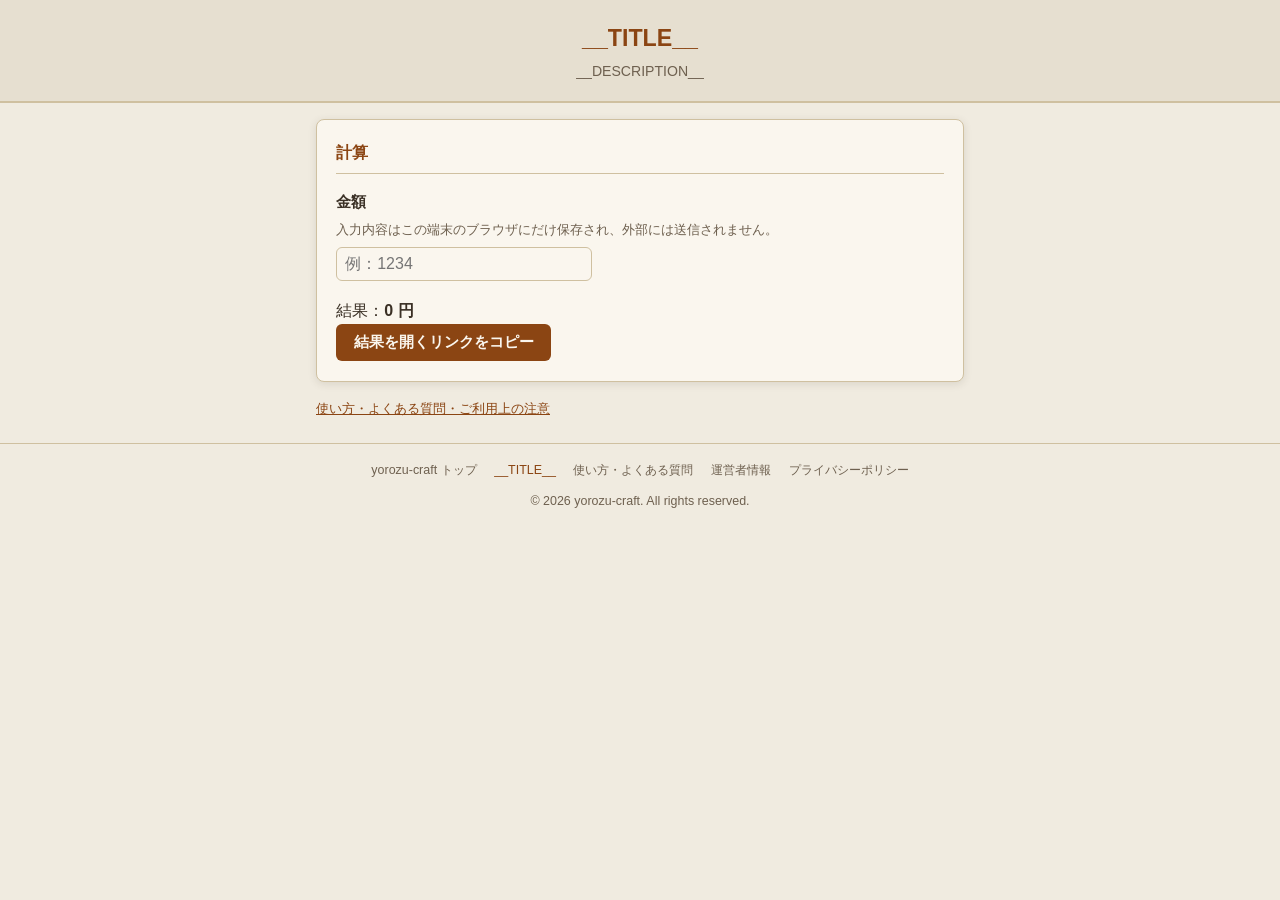
==== index.html @ 1e56e33d "Initial commit" ====
<!DOCTYPE html>
<html lang="ja">
<head>
  <meta charset="UTF-8">
  <meta name="viewport" content="width=device-width, initial-scale=1.0">
  <title>__TITLE__｜yorozu-craft</title>
  <meta name="description" content="__DESCRIPTION__">
  <meta name="robots" content="index, follow">
  <link rel="canonical" href="https://yorozu-craft.com/__REPO__/">

  <meta property="og:title" content="__TITLE__｜yorozu-craft">
  <meta property="og:description" content="__DESCRIPTION__">
  <meta property="og:type" content="website">
  <meta property="og:url" content="https://yorozu-craft.com/__REPO__/">
  <meta property="og:site_name" content="yorozu-craft">
  <meta property="og:locale" content="ja_JP">
  <meta property="og:image" content="https://yorozu-craft.com/__REPO__/og-image.png">
  <meta property="og:image:width" content="1200">
  <meta property="og:image:height" content="630">
  <meta name="twitter:card" content="summary_large_image">
  <meta name="theme-color" content="#8b4513" media="(prefers-color-scheme: light)">
  <meta name="theme-color" content="#1c1814" media="(prefers-color-scheme: dark)">

  <script type="application/ld+json">
  {
    "@context": "https://schema.org",
    "@type": "WebApplication",
    "name": "__TITLE__",
    "description": "__DESCRIPTION__",
    "url": "https://yorozu-craft.com/__REPO__/",
    "applicationCategory": "UtilitiesApplication",
    "operatingSystem": "All",
    "offers": { "@type": "Offer", "price": "0", "priceCurrency": "JPY" },
    "inLanguage": "ja"
  }
  </script>

  <!-- Google AdSense（サイト所有確認 + 広告配信スクリプト）。全画面で操作する画面なら script を消して meta だけ残す -->
  <meta name="google-adsense-account" content="ca-pub-5375267956079717">
  <script async src="https://pagead2.googlesyndication.com/pagead/js/adsbygoogle.js?client=ca-pub-5375267956079717"
     crossorigin="anonymous"></script>

  <link rel="icon" href="./favicon.svg" type="image/svg+xml">
  <link rel="apple-touch-icon" href="./apple-touch-icon.png">
  <!-- PWA-BEGIN -->
  <link rel="manifest" href="./manifest.webmanifest">
  <!-- PWA-END -->
  <link rel="stylesheet" href="./style.css">
</head>
<body>

  <header class="app-header">
    <h1>__TITLE__</h1>
    <p class="subtitle">__DESCRIPTION__</p>
  </header>

  <main class="app-main">

    <!-- ここにツール本体を書く（例: 金額を 100 円単位で切り上げる） -->
    <section class="card" aria-labelledby="tool-heading">
      <h2 id="tool-heading">計算</h2>
      <div class="field">
        <label for="amount">金額</label>
        <p class="hint">入力内容はこの端末のブラウザにだけ保存され、外部には送信されません。</p>
        <input type="number" id="amount" inputmode="numeric" placeholder="例：1234">
      </div>
      <p>結果：<strong id="result" aria-live="polite">—</strong></p>
      <button type="button" id="share" class="btn">結果を開くリンクをコピー</button>
    </section>

    <p class="small"><a href="./guide.html">使い方・よくある質問・ご利用上の注意</a></p>

  </main>

  <footer class="app-footer">
    <nav class="footer-nav" aria-label="フッターナビゲーション">
      <ul>
        <li><a href="../">yorozu-craft トップ</a></li>
        <li><a href="./" aria-current="page">__TITLE__</a></li>
        <li><a href="./guide.html">使い方・よくある質問</a></li>
        <li><a href="../about.html">運営者情報</a></li>
        <li><a href="../privacy-policy.html">プライバシーポリシー</a></li>
      </ul>
    </nav>
    <p>&copy; 2026 yorozu-craft. All rights reserved.</p>
  </footer>

  <script src="./constants.js"></script>
  <script src="./calc.js"></script>
  <script src="./main.js"></script>
  <!-- Cloudflare Web Analytics（Cookie を使わないアクセス解析） --><script type='module' src='https://static.cloudflareinsights.com/beacon.min.js' data-cf-beacon='{"token": "b79bf821e1fd4b6683866d493b1de426"}'></script><!-- End Cloudflare Web Analytics -->
</body>
</html>
---- style.css ----
/* ===========================
   __TITLE__ — yorozu-craft 共通の和紙風の配色
   色はトークン（--bg / --card / --text / --muted / --accent / --border）だけを使う。
   ダークモードは端末の設定に自動で合わせる（prefers-color-scheme。手動切替は付けない）
   =========================== */
:root {
  color-scheme: light dark;
  --bg: #f0ebe0;
  --bg-2: #e6dfd0;
  --card: #faf6ee;
  --text: #3a3025;
  --muted: #6e604f;
  --accent: #8b4513;
  --accent-soft: #f3e6d8;
  --border: #cfc0a0;
  --shadow: rgba(58, 48, 37, 0.12);
}

@media (prefers-color-scheme: dark) {
  :root {
    --bg: #1c1814;
    --bg-2: #25201a;
    --card: #2b251e;
    --text: #ece4d6;
    --muted: #b9ab96;
    --accent: #e0a066;
    --accent-soft: #3a2e22;
    --border: #4a3f33;
    --shadow: rgba(0, 0, 0, 0.4);
  }
}

*, *::before, *::after { box-sizing: border-box; margin: 0; padding: 0; }
[hidden] { display: none !important; }

body {
  /* README「ツールを追加するとき」9: 端末のフォント。Web フォントは読まない */
  font-family: "Noto Sans JP", "Noto Sans CJK JP", "Hiragino Sans", "Hiragino Kaku Gothic ProN", Meiryo, sans-serif;
  background: var(--bg);
  color: var(--text);
  line-height: 1.7;
}

a { color: var(--accent); }

/* ヘッダー */
.app-header {
  text-align: center;
  padding: 1.4rem 1rem 1.1rem;
  background: var(--bg-2);
  border-bottom: 2px solid var(--border);
}
.app-header h1 { font-size: 1.45rem; color: var(--accent); line-height: 1.4; }
.app-header .subtitle { font-size: 0.88rem; color: var(--muted); margin-top: 0.3rem; }

/* レイアウト */
.app-main { max-width: 680px; margin: 0 auto; padding: 1rem; }
.card {
  background: var(--card);
  border: 1px solid var(--border);
  border-radius: 8px;
  padding: 1.2rem;
  margin-bottom: 1rem;
  box-shadow: 0 2px 8px var(--shadow);
}
.card h2 {
  font-size: 1.02rem;
  color: var(--accent);
  border-bottom: 1px solid var(--border);
  padding-bottom: 0.4rem;
  margin-bottom: 0.9rem;
}

/* 入力 */
.field { margin-bottom: 1rem; }
.field label { display: block; font-weight: 600; font-size: 0.95rem; margin-bottom: 0.25rem; }
.field .hint { font-size: 0.8rem; color: var(--muted); margin-bottom: 0.4rem; }
.field input[type="number"], .field input[type="text"], .field select {
  width: 100%;
  max-width: 16rem;
  padding: 0.45rem 0.5rem;
  font-size: 1rem;
  border: 1px solid var(--border);
  border-radius: 6px;
  background: var(--card);
  color: var(--text);
}

.btn {
  display: inline-block;
  padding: 0.5rem 1.1rem;
  border: none;
  border-radius: 6px;
  background: var(--accent);
  color: var(--card);
  font-size: 0.95rem;
  font-weight: 600;
  cursor: pointer;
}
.btn:focus-visible { outline: 2px solid var(--accent); outline-offset: 2px; }

/* 読みもの（guide.html） */
.content h3 { font-size: 0.95rem; margin: 1rem 0 0.3rem; }
.content p, .content li { font-size: 0.9rem; }
.content p + p { margin-top: 0.5rem; }
.content ul, .content ol { padding-left: 1.3rem; margin: 0.3rem 0; }
.faq dt { font-weight: 600; margin-top: 0.9rem; font-size: 0.92rem; }
.faq dt::before { content: 'Q. '; color: var(--accent); }
.faq dd { font-size: 0.88rem; color: var(--muted); padding: 0.2rem 0 0.5rem 1.2rem; border-bottom: 1px solid var(--border); }
.info-list { display: grid; grid-template-columns: max-content 1fr; gap: 0.4rem 1.2rem; font-size: 0.9rem; }
.info-list dt { font-weight: 600; }
.info-list dd { color: var(--muted); }
.small { font-size: 0.8rem; color: var(--muted); margin-top: 0.4rem; }

/* フッター */
.app-footer {
  text-align: center;
  padding: 1rem;
  font-size: 0.78rem;
  color: var(--muted);
  border-top: 1px solid var(--border);
  margin-top: 0.5rem;
}
.footer-nav ul { list-style: none; display: flex; justify-content: center; flex-wrap: wrap; gap: 0.4rem 1.1rem; margin-bottom: 0.6rem; }
.footer-nav a { color: var(--muted); text-decoration: none; }
.footer-nav a:hover, .footer-nav a[aria-current="page"] { color: var(--accent); }

@media (max-width: 480px) {
  .app-header h1 { font-size: 1.2rem; }
}
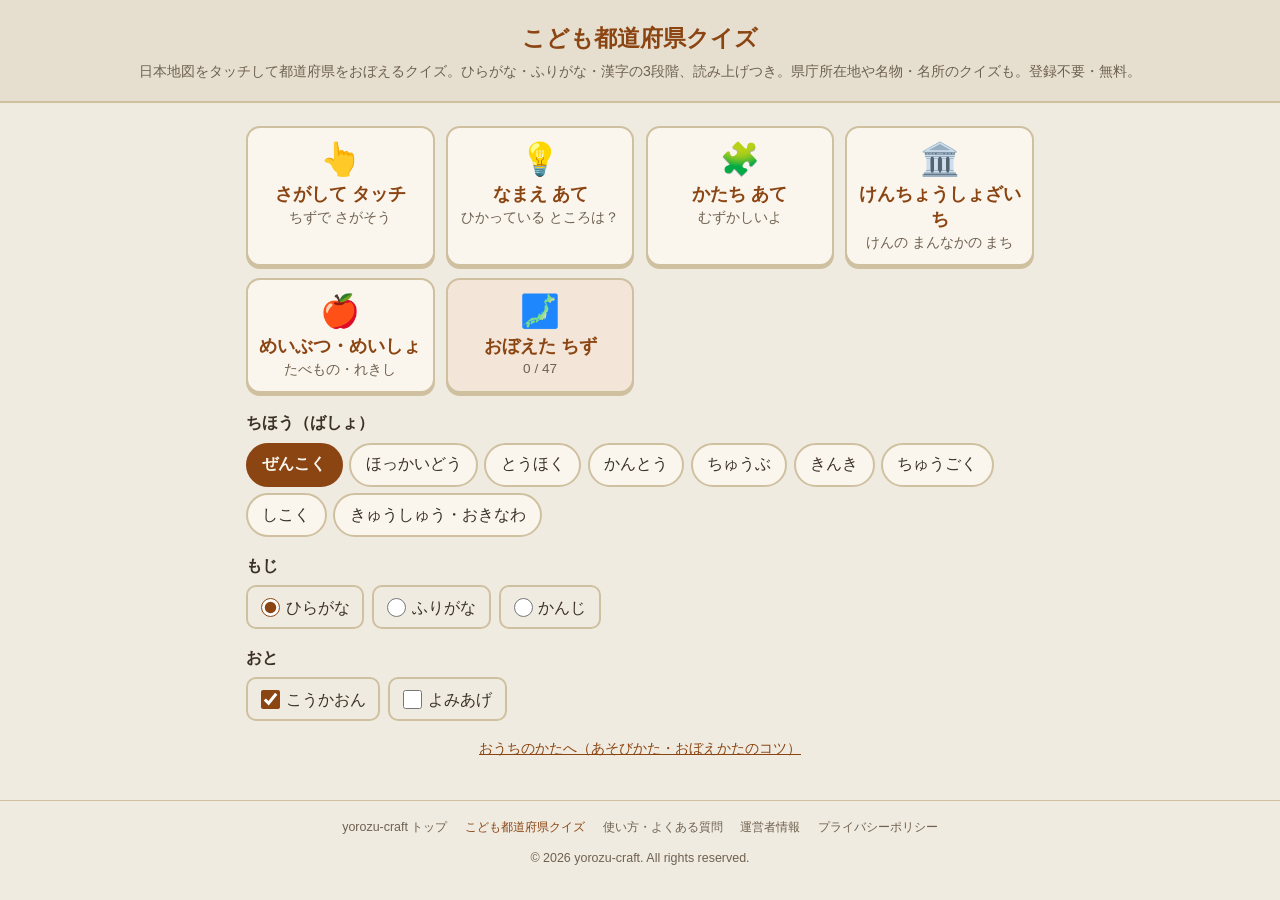
==== commit 9056b4ad: "feat: こども都道府県クイズの MVP を実装 - `tools/init.mjs todofuken-quiz ... --pwa` で初期化（オフライン対応あり） - `map.svg` と " ====
--- a/index.html
+++ b/index.html
@@ -3,18 +3,18 @@
 <head>
   <meta charset="UTF-8">
   <meta name="viewport" content="width=device-width, initial-scale=1.0">
-  <title>__TITLE__｜yorozu-craft</title>
-  <meta name="description" content="__DESCRIPTION__">
+  <title>こども都道府県クイズ｜yorozu-craft</title>
+  <meta name="description" content="日本地図をタッチして都道府県をおぼえるクイズ。ひらがな・ふりがな・漢字の3段階、読み上げつき。県庁所在地や名物・名所のクイズも。登録不要・無料。">
   <meta name="robots" content="index, follow">
-  <link rel="canonical" href="https://yorozu-craft.com/__REPO__/">
+  <link rel="canonical" href="https://yorozu-craft.com/todofuken-quiz/">
 
-  <meta property="og:title" content="__TITLE__｜yorozu-craft">
-  <meta property="og:description" content="__DESCRIPTION__">
+  <meta property="og:title" content="こども都道府県クイズ｜yorozu-craft">
+  <meta property="og:description" content="日本地図をタッチして都道府県をおぼえるクイズ。ひらがな・ふりがな・漢字の3段階、読み上げつき。県庁所在地や名物・名所のクイズも。登録不要・無料。">
   <meta property="og:type" content="website">
-  <meta property="og:url" content="https://yorozu-craft.com/__REPO__/">
+  <meta property="og:url" content="https://yorozu-craft.com/todofuken-quiz/">
   <meta property="og:site_name" content="yorozu-craft">
   <meta property="og:locale" content="ja_JP">
-  <meta property="og:image" content="https://yorozu-craft.com/__REPO__/og-image.png">
+  <meta property="og:image" content="https://yorozu-craft.com/todofuken-quiz/og-image.png">
   <meta property="og:image:width" content="1200">
   <meta property="og:image:height" content="630">
   <meta name="twitter:card" content="summary_large_image">
@@ -25,9 +25,9 @@
   {
     "@context": "https://schema.org",
     "@type": "WebApplication",
-    "name": "__TITLE__",
-    "description": "__DESCRIPTION__",
-    "url": "https://yorozu-craft.com/__REPO__/",
+    "name": "こども都道府県クイズ",
+    "description": "日本地図をタッチして都道府県をおぼえるクイズ。ひらがな・ふりがな・漢字の3段階、読み上げつき。県庁所在地や名物・名所のクイズも。登録不要・無料。",
+    "url": "https://yorozu-craft.com/todofuken-quiz/",
     "applicationCategory": "UtilitiesApplication",
     "operatingSystem": "All",
     "offers": { "@type": "Offer", "price": "0", "priceCurrency": "JPY" },
@@ -35,40 +35,104 @@
   }
   </script>
 
-  <!-- Google AdSense（サイト所有確認 + 広告配信スクリプト）。全画面で操作する画面なら script を消して meta だけ残す -->
+  <!-- Google AdSense: 子どもが遊ぶ画面なので meta（サイト所有確認）だけ。広告は保護者向けの guide.html に出す（決定 D18） -->
   <meta name="google-adsense-account" content="ca-pub-5375267956079717">
-  <script async src="https://pagead2.googlesyndication.com/pagead/js/adsbygoogle.js?client=ca-pub-5375267956079717"
-     crossorigin="anonymous"></script>
 
   <link rel="icon" href="./favicon.svg" type="image/svg+xml">
   <link rel="apple-touch-icon" href="./apple-touch-icon.png">
-  <!-- PWA-BEGIN -->
   <link rel="manifest" href="./manifest.webmanifest">
-  <!-- PWA-END -->
   <link rel="stylesheet" href="./style.css">
+  <!-- メニューの文字と地方のボタンは main.js で描くので、描き終わるまで本体を見えなくしてレイアウトのずれ（CLS）を防ぐ。3 秒たったら必ず見せる -->
+  <script>document.documentElement.classList.add('js-loading');setTimeout(function(){document.documentElement.classList.remove('js-loading');},3000);</script>
 </head>
 <body>
 
   <header class="app-header">
-    <h1>__TITLE__</h1>
-    <p class="subtitle">__DESCRIPTION__</p>
+    <h1>こども都道府県クイズ</h1>
+    <p class="subtitle">日本地図をタッチして都道府県をおぼえるクイズ。ひらがな・ふりがな・漢字の3段階、読み上げつき。県庁所在地や名物・名所のクイズも。登録不要・無料。</p>
   </header>
 
-  <main class="app-main">
+  <main class="app-main" id="app">
 
-    <!-- ここにツール本体を書く（例: 金額を 100 円単位で切り上げる） -->
-    <section class="card" aria-labelledby="tool-heading">
-      <h2 id="tool-heading">計算</h2>
-      <div class="field">
-        <label for="amount">金額</label>
-        <p class="hint">入力内容はこの端末のブラウザにだけ保存され、外部には送信されません。</p>
-        <input type="number" id="amount" inputmode="numeric" placeholder="例：1234">
+    <!-- メニュー -->
+    <section id="scr-menu" class="screen" aria-labelledby="h-menu">
+      <h2 id="h-menu" class="visually-hidden">あそびかたをえらぶ</h2>
+      <div class="modes" id="modes">
+        <button type="button" class="mode" data-mode="touch"><span class="mode-icon" aria-hidden="true">👆</span><span class="mode-title">さがして タッチ</span><span class="mode-desc">ちずで さがそう</span></button>
+        <button type="button" class="mode" data-mode="name"><span class="mode-icon" aria-hidden="true">💡</span><span class="mode-title">なまえ あて</span><span class="mode-desc">ひかっている ところは？</span></button>
+        <button type="button" class="mode" data-mode="shape"><span class="mode-icon" aria-hidden="true">🧩</span><span class="mode-title">かたち あて</span><span class="mode-desc">むずかしいよ</span></button>
+        <button type="button" class="mode" data-mode="capital"><span class="mode-icon" aria-hidden="true">🏛️</span><span class="mode-title" data-ruby="{県庁所在地|けんちょうしょざいち}"></span><span class="mode-desc" data-ruby="{県|けん}の まんなかの まち"></span></button>
+        <button type="button" class="mode" data-mode="fact"><span class="mode-icon" aria-hidden="true">🍎</span><span class="mode-title" data-ruby="{名物|めいぶつ}・{名所|めいしょ}"></span><span class="mode-desc" data-ruby="たべもの・{歴史|れきし}"></span></button>
+        <button type="button" class="mode mode-sub" id="open-collection"><span class="mode-icon" aria-hidden="true">🗾</span><span class="mode-title">おぼえた ちず</span><span class="mode-desc" id="learned-count"></span></button>
       </div>
-      <p>結果：<strong id="result" aria-live="polite">—</strong></p>
-      <button type="button" id="share" class="btn">結果を開くリンクをコピー</button>
+
+      <div class="settings">
+        <fieldset>
+          <legend>ちほう（ばしょ）</legend>
+          <div class="chips" id="regions"></div>
+        </fieldset>
+        <fieldset>
+          <legend>もじ</legend>
+          <div class="seg" id="levels">
+            <label><input type="radio" name="level" value="kana"> ひらがな</label>
+            <label><input type="radio" name="level" value="ruby"> ふりがな</label>
+            <label><input type="radio" name="level" value="kanji"> かんじ</label>
+          </div>
+        </fieldset>
+        <fieldset>
+          <legend>おと</legend>
+          <div class="seg">
+            <label><input type="checkbox" id="opt-sound"> こうかおん</label>
+            <label id="speech-opt"><input type="checkbox" id="opt-speech"> よみあげ</label>
+          </div>
+        </fieldset>
+      </div>
+      <p class="parent-link"><a href="./guide.html">おうちのかたへ（あそびかた・おぼえかたのコツ）</a></p>
     </section>
 
-    <p class="small"><a href="./guide.html">使い方・よくある質問・ご利用上の注意</a></p>
+    <!-- 出題 -->
+    <section id="scr-play" class="screen" hidden aria-labelledby="question">
+      <div class="play-bar">
+        <span id="progress" class="progress"></span>
+        <span id="score" class="score"></span>
+        <button type="button" class="btn-ghost" id="quit">やめる</button>
+      </div>
+      <div class="question-row">
+        <p id="question" class="question" aria-live="polite"></p>
+        <button type="button" class="speak" id="speak" aria-label="もんだいを よみあげる">🔊</button>
+      </div>
+      <div id="map-wrap" class="map-wrap"></div>
+      <div id="shape-wrap" class="shape-wrap" hidden></div>
+      <div id="choices" class="choices"></div>
+      <div id="feedback" class="feedback" hidden aria-live="assertive">
+        <p id="fb-title" class="fb-title"></p>
+        <p id="fb-body" class="fb-body"></p>
+        <button type="button" class="btn-big" id="next">つぎへ</button>
+      </div>
+    </section>
+
+    <!-- 結果 -->
+    <section id="scr-result" class="screen" hidden aria-labelledby="h-result">
+      <h2 id="h-result" class="result-title"></h2>
+      <p id="result-stars" class="stars" aria-hidden="true"></p>
+      <div id="result-miss" class="result-miss"></div>
+      <div class="btn-col">
+        <button type="button" class="btn-big" id="again">もういちど</button>
+        <button type="button" class="btn-big btn-sub" id="to-menu">メニューへ</button>
+      </div>
+    </section>
+
+    <!-- おぼえた地図 -->
+    <section id="scr-collection" class="screen" hidden aria-labelledby="h-col">
+      <h2 id="h-col" class="result-title">おぼえた ちず</h2>
+      <p id="col-count" class="col-count"></p>
+      <div id="col-map" class="map-wrap"></div>
+      <p class="small">3かい せいかいすると いろが つくよ。</p>
+      <div class="btn-col">
+        <button type="button" class="btn-big btn-sub" id="col-back">メニューへ</button>
+      </div>
+      <p class="parent-reset"><button type="button" class="btn-ghost" id="reset">おうちのかたへ：きろくを けす（ながおし）</button></p>
+    </section>
 
   </main>
 
@@ -76,7 +140,7 @@
     <nav class="footer-nav" aria-label="フッターナビゲーション">
       <ul>
         <li><a href="../">yorozu-craft トップ</a></li>
-        <li><a href="./" aria-current="page">__TITLE__</a></li>
+        <li><a href="./" aria-current="page">こども都道府県クイズ</a></li>
         <li><a href="./guide.html">使い方・よくある質問</a></li>
         <li><a href="../about.html">運営者情報</a></li>
         <li><a href="../privacy-policy.html">プライバシーポリシー</a></li>
@@ -85,7 +149,7 @@
     <p>&copy; 2026 yorozu-craft. All rights reserved.</p>
   </footer>
 
-  <script src="./constants.js"></script>
+  <script src="./data.js"></script>
   <script src="./calc.js"></script>
   <script src="./main.js"></script>
   <!-- Cloudflare Web Analytics（Cookie を使わないアクセス解析） --><script type='module' src='https://static.cloudflareinsights.com/beacon.min.js' data-cf-beacon='{"token": "b79bf821e1fd4b6683866d493b1de426"}'></script><!-- End Cloudflare Web Analytics -->
--- a/style.css
+++ b/style.css
@@ -1,5 +1,5 @@
 /* ===========================
-   __TITLE__ — yorozu-craft 共通の和紙風の配色
+   こども都道府県クイズ — yorozu-craft 共通の和紙風の配色
    色はトークン（--bg / --card / --text / --muted / --accent / --border）だけを使う。
    ダークモードは端末の設定に自動で合わせる（prefers-color-scheme。手動切替は付けない）
    =========================== */
@@ -125,6 +125,94 @@
 .footer-nav a { color: var(--muted); text-decoration: none; }
 .footer-nav a:hover, .footer-nav a[aria-current="page"] { color: var(--accent); }
 
+/* ===== こども都道府県クイズ固有 ===== */
+.js-loading .app-main { visibility: hidden; }
+body.playing .app-header { padding: 0.5rem 1rem; }
+body.playing .app-header .subtitle { display: none; }
+body.playing .app-header h1 { font-size: 1.05rem; }
+:root { --sea: #d6ecf5; --land: #f3e6d8; --land-line: #8b4513; --ok: #2e7d32; --ng: #c62828; --target: #f2b233; --learned: #7cb342; }
+@media (prefers-color-scheme: dark) {
+  :root { --sea: #1d2a33; --land: #3a2e22; --land-line: #e0a066; --ok: #81c784; --ng: #ef9a9a; --target: #d9a520; --learned: #558b2f; }
+}
+.visually-hidden { position: absolute; width: 1px; height: 1px; overflow: hidden; clip: rect(0 0 0 0); white-space: nowrap; }
+.app-main { max-width: 820px; }
+.screen { padding-bottom: 1rem; }
+button { font-family: inherit; }
+rt { font-size: 0.55em; }
+
+.modes { display: grid; grid-template-columns: repeat(auto-fit, minmax(10.5rem, 1fr)); gap: 0.7rem; margin: 0.4rem 0 1rem; }
+.mode {
+  display: flex; flex-direction: column; align-items: center; gap: 0.15rem; min-height: 7rem; padding: 0.8rem 0.5rem;
+  border: 2px solid var(--border); border-radius: 14px; background: var(--card); color: var(--text); cursor: pointer;
+  box-shadow: 0 3px 0 var(--border); transition: transform 0.08s;
+}
+.mode:active { transform: translateY(2px); box-shadow: 0 1px 0 var(--border); }
+.mode:focus-visible, .chip:focus-visible, .choice:focus-visible, .btn-big:focus-visible, .speak:focus-visible { outline: 3px solid var(--accent); outline-offset: 2px; }
+.mode-icon { font-size: 2rem; line-height: 1.2; }
+.mode-title { font-size: 1.15rem; font-weight: 700; color: var(--accent); }
+.mode-desc { font-size: 0.85rem; color: var(--muted); }
+.mode-sub { background: var(--accent-soft); }
+
+.settings fieldset { border: none; margin: 0 0 0.9rem; }
+.settings legend { font-weight: 700; margin-bottom: 0.4rem; }
+.chips { display: flex; flex-wrap: wrap; gap: 0.4rem; }
+.chip { min-height: 44px; padding: 0.35rem 0.9rem; border-radius: 999px; border: 2px solid var(--border); background: var(--card); color: var(--text); font-size: 1rem; cursor: pointer; }
+.chip.on { background: var(--accent); border-color: var(--accent); color: var(--card); font-weight: 700; }
+.seg { display: flex; flex-wrap: wrap; gap: 0.5rem; }
+.seg label { display: inline-flex; align-items: center; gap: 0.35rem; min-height: 44px; padding: 0.3rem 0.8rem; border: 2px solid var(--border); border-radius: 10px; font-size: 1rem; cursor: pointer; }
+.seg input { width: 1.2rem; height: 1.2rem; accent-color: var(--accent); }
+.parent-link { text-align: center; margin-top: 0.5rem; font-size: 0.9rem; }
+
+.play-bar { display: flex; align-items: center; gap: 0.8rem; margin-bottom: 0.4rem; }
+.progress { font-weight: 700; }
+.score { color: var(--accent); font-weight: 700; }
+.btn-ghost { margin-left: auto; background: none; border: 1px solid var(--border); border-radius: 8px; padding: 0.35rem 0.8rem; color: var(--muted); cursor: pointer; min-height: 40px; }
+.question-row { display: flex; align-items: center; gap: 0.5rem; }
+.question { font-size: 1.35rem; font-weight: 700; line-height: 1.9; flex: 1; }
+.speak { width: 48px; height: 48px; border-radius: 50%; border: 2px solid var(--border); background: var(--card); font-size: 1.3rem; cursor: pointer; flex: none; }
+
+.map-wrap { background: var(--sea); border-radius: 12px; overflow: hidden; margin: 0.5rem 0; }
+.map-wrap svg { width: 100%; height: auto; display: block; max-height: 70vh; }
+.map-wrap path { fill: var(--land); stroke: var(--land-line); stroke-width: 1; stroke-linejoin: round; vector-effect: non-scaling-stroke; }
+.map-wrap.tappable path { cursor: pointer; }
+.map-wrap.tappable path:hover { fill: var(--accent-soft); }
+.map-wrap path.target { fill: var(--target); animation: blink 1s ease-in-out infinite alternate; }
+.map-wrap path.ok { fill: var(--ok); }
+.map-wrap path.ng { fill: var(--ng); }
+.map-wrap path.learned { fill: var(--learned); }
+.map-wrap .inset-frame { fill: none; stroke: var(--land-line); stroke-dasharray: 6 4; vector-effect: non-scaling-stroke; }
+.map-wrap .marker { fill: none; stroke: var(--target); stroke-width: 4; vector-effect: non-scaling-stroke; pointer-events: none; }
+.map-wrap .marker.ok { stroke: var(--ok); }
+@keyframes blink { from { opacity: 1; } to { opacity: 0.55; } }
+@media (prefers-reduced-motion: reduce) { .map-wrap path.target { animation: none; } }
+.shape-wrap { display: flex; justify-content: center; background: var(--sea); border-radius: 12px; padding: 1rem; margin: 0.5rem 0; }
+.shape-wrap svg { width: min(70vw, 320px); height: auto; }
+.shape-wrap .shape { fill: var(--accent); stroke: var(--land-line); }
+
+.choices { display: grid; grid-template-columns: 1fr 1fr; gap: 0.6rem; margin: 0.6rem 0; }
+.choice {
+  min-height: 64px; font-size: 1.2rem; font-weight: 700; border-radius: 12px; border: 2px solid var(--border);
+  background: var(--card); color: var(--text); cursor: pointer; box-shadow: 0 3px 0 var(--border); line-height: 1.8; padding: 0.3rem;
+}
+.choice.ok { background: var(--ok); color: #fff; border-color: var(--ok); }
+.choice.ng { background: var(--ng); color: #fff; border-color: var(--ng); }
+.choice:disabled { cursor: default; }
+.feedback { background: var(--card); border: 2px solid var(--border); border-radius: 14px; padding: 1rem; margin-top: 0.6rem; text-align: center; }
+.fb-title { font-size: 1.6rem; font-weight: 700; }
+.fb-title.ok { color: var(--ok); } .fb-title.ng { color: var(--ng); }
+.fb-body { font-size: 1.05rem; line-height: 2; margin: 0.4rem 0 0.8rem; text-align: left; }
+.btn-big { min-height: 56px; min-width: 12rem; padding: 0.6rem 1.4rem; font-size: 1.15rem; font-weight: 700; border-radius: 14px; border: none; background: var(--accent); color: var(--card); cursor: pointer; }
+.btn-big.btn-sub { background: var(--accent-soft); color: var(--accent); border: 2px solid var(--border); }
+.btn-col { display: flex; flex-direction: column; align-items: center; gap: 0.7rem; margin: 1rem 0; }
+
+.result-title { text-align: center; font-size: 1.5rem; color: var(--accent); margin: 1rem 0 0.3rem; }
+.stars { text-align: center; font-size: 2.6rem; color: var(--target); letter-spacing: 0.2em; }
+.result-miss { background: var(--card); border: 1px solid var(--border); border-radius: 12px; padding: 0.8rem 1rem; font-size: 1.05rem; line-height: 2; }
+.result-miss ul { padding-left: 1.3rem; }
+.col-count { text-align: center; font-size: 1.2rem; font-weight: 700; }
+.parent-reset { text-align: center; margin-top: 1.5rem; }
+.parent-reset .btn-ghost { margin: 0; font-size: 0.8rem; user-select: none; -webkit-user-select: none; -webkit-touch-callout: none; }
+
 @media (max-width: 480px) {
   .app-header h1 { font-size: 1.2rem; }
 }
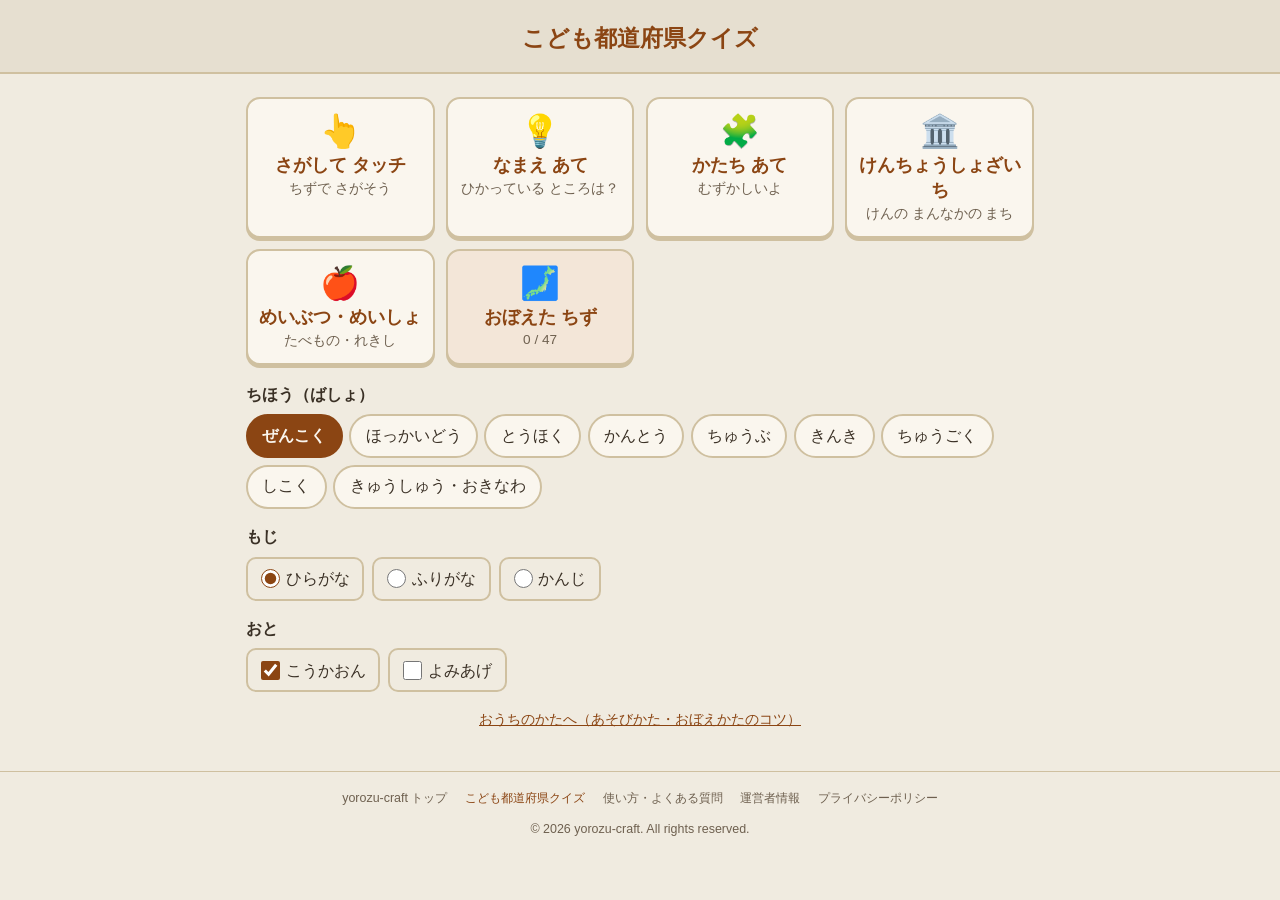
==== commit 088e20e4: "段 2 の 8（ROADMAP 7.60）: 見出しの下の説明文を消す（SCREEN 1.4 の 2） - 「日本地図をタッチして…登録不要・無料。」の 1 段落（スマホで 3 行）を消した。中身は使" ====
--- a/index.html
+++ b/index.html
@@ -49,7 +49,6 @@
 
   <header class="app-header">
     <h1>こども都道府県クイズ</h1>
-    <p class="subtitle">日本地図をタッチして都道府県をおぼえるクイズ。ひらがな・ふりがな・漢字の3段階、読み上げつき。県庁所在地や名物・名所のクイズも。登録不要・無料。</p>
   </header>
 
   <main class="app-main" id="app">
@@ -58,7 +57,7 @@
     <section id="scr-menu" class="screen" aria-labelledby="h-menu">
       <h2 id="h-menu" class="visually-hidden">あそびかたをえらぶ</h2>
       <div class="modes" id="modes">
-        <button type="button" class="mode" data-mode="touch"><span class="mode-icon" aria-hidden="true">👆</span><span class="mode-title">さがして タッチ</span><span class="mode-desc">ちずで さがそう</span></button>
+        <button type="button" class="mode" data-mode="touch" data-primary><span class="mode-icon" aria-hidden="true">👆</span><span class="mode-title">さがして タッチ</span><span class="mode-desc">ちずで さがそう</span></button>
         <button type="button" class="mode" data-mode="name"><span class="mode-icon" aria-hidden="true">💡</span><span class="mode-title">なまえ あて</span><span class="mode-desc">ひかっている ところは？</span></button>
         <button type="button" class="mode" data-mode="shape"><span class="mode-icon" aria-hidden="true">🧩</span><span class="mode-title">かたち あて</span><span class="mode-desc">むずかしいよ</span></button>
         <button type="button" class="mode" data-mode="capital"><span class="mode-icon" aria-hidden="true">🏛️</span><span class="mode-title" data-ruby="{県庁所在地|けんちょうしょざいち}"></span><span class="mode-desc" data-ruby="{県|けん}の まんなかの まち"></span></button>
@@ -131,7 +130,13 @@
       <div class="btn-col">
         <button type="button" class="btn-big btn-sub" id="col-back">メニューへ</button>
       </div>
-      <p class="parent-reset"><button type="button" class="btn-ghost" id="reset">おうちのかたへ：きろくを けす（ながおし）</button></p>
+      <p class="parent-reset">
+        <button type="button" class="btn-ghost" id="backup-export">おうちのかたへ：ファイルに かきだす</button>
+        <button type="button" class="btn-ghost" id="backup-import">ファイルから よみこむ</button>
+        <input type="file" id="backup-file" accept=".json,application/json" hidden>
+      </p>
+      <p id="backup-msg" class="small" aria-live="polite"></p>
+      <p class="parent-reset">おうちのかたへ（1 秒 ながおし）：<button type="button" class="btn-ghost" data-reset-storage="todofuken-quiz_" data-reset-hold>保存した内容をすべて消す（初期状態に戻す）</button></p>
     </section>
 
   </main>
@@ -151,6 +156,7 @@
 
   <script src="./data.js"></script>
   <script src="./calc.js"></script>
+  <script src="./reset-storage.js"></script>
   <script src="./main.js"></script>
   <!-- Cloudflare Web Analytics（Cookie を使わないアクセス解析） --><script type='module' src='https://static.cloudflareinsights.com/beacon.min.js' data-cf-beacon='{"token": "b79bf821e1fd4b6683866d493b1de426"}'></script><!-- End Cloudflare Web Analytics -->
 </body>
--- a/style.css
+++ b/style.css
@@ -128,7 +128,6 @@
 /* ===== こども都道府県クイズ固有 ===== */
 .js-loading .app-main { visibility: hidden; }
 body.playing .app-header { padding: 0.5rem 1rem; }
-body.playing .app-header .subtitle { display: none; }
 body.playing .app-header h1 { font-size: 1.05rem; }
 :root { --sea: #d6ecf5; --land: #f3e6d8; --land-line: #8b4513; --ok: #2e7d32; --ng: #c62828; --target: #f2b233; --learned: #7cb342; }
 @media (prefers-color-scheme: dark) {
@@ -212,7 +211,13 @@
 .col-count { text-align: center; font-size: 1.2rem; font-weight: 700; }
 .parent-reset { text-align: center; margin-top: 1.5rem; }
 .parent-reset .btn-ghost { margin: 0; font-size: 0.8rem; user-select: none; -webkit-user-select: none; -webkit-touch-callout: none; }
+.parent-reset .btn-ghost + .btn-ghost { margin-left: 0.5rem; }
 
 @media (max-width: 480px) {
   .app-header h1 { font-size: 1.2rem; }
 }
+
+/* 使い方ページの折りたたみ（WRITING.md の基準で、補足・一覧はここに入れる） */
+.content details { margin: 0.4rem 0; }
+.content summary { cursor: pointer; color: var(--accent); font-size: 0.88rem; }
+.content details[open] summary { margin-bottom: 0.3rem; }
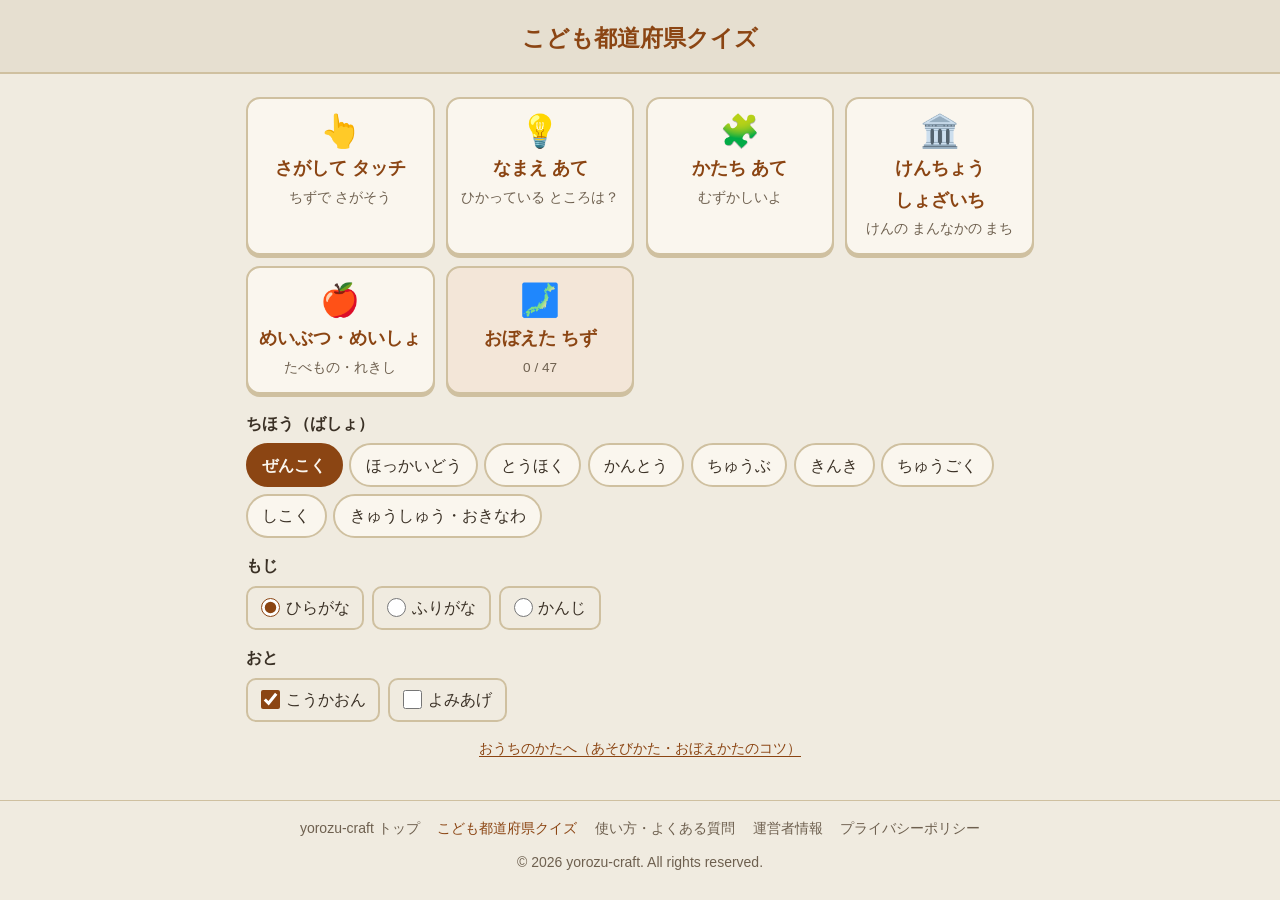
==== commit 8168dfcf: "K192 段 3 の 0（yorozu-plans 7.99）: yorozu-common を v2 に（土台＋皮。正本は root の tools/common/v2、DESIGN.md） - b" ====
--- a/index.html
+++ b/index.html
@@ -1,5 +1,5 @@
 <!DOCTYPE html>
-<html lang="ja">
+<html lang="ja" data-skin="base">
 <head>
   <meta charset="UTF-8">
   <meta name="viewport" content="width=device-width, initial-scale=1.0">
--- a/style.css
+++ b/style.css
@@ -3,45 +3,97 @@
    色はトークン（--bg / --card / --text / --muted / --accent / --border）だけを使う。
    ダークモードは端末の設定に自動で合わせる（prefers-color-scheme。手動切替は付けない）
    =========================== */
+/* yorozu-common:begin v2 — サイト共通の土台と皮。正本は youheioonuki.github.io の tools/common/v2/base.css と skin.css（yorozu-plans DESIGN.md）。
+   この begin〜end の間は手で直さない（tools/sync-common.mjs で全ツールに配る。ツール固有の上書きは end の後に書く） */
+/* yorozu-common v2 土台の層（yorozu-plans ROADMAP 7.98 D369、DESIGN.md）。すべてのページ（見せる・遊ぶ・世界を持つページも）に当てる。
+   見た目（色・字・面）は持たない: リセット、押せる高さ、フォーカスの輪、入力の字の大きさ、読み上げの隠し字、動きを減らす設定、印刷で広告を出さない。
+   色の値は各ページか共通の皮（skin.css）が --focus-ring・--focus・--muted・--error を決める。無ければ下の既定
+   出どころ（v1 から引き継ぎ。2026-10-03 確認、yorozu-plans 企画書 59）: デジタル庁デザインシステム https://design.digital.go.jp/dads/ のコンテンツを加工して作成
+   （フォーカスの輪・字の大きさの下限・入力欄のエラー表示。値は @digital-go-jp/design-tokens 2.0.1、MIT, (c) 2023 デジタル庁）。
+   GOV.UK Frontend 6.5.1（MIT, (c) Crown copyright）の考え方: visually-hidden、エラーの文の前に読み上げ用の語 */
+:root { --tap: 44px; --sp-1: 0.25rem; --sp-2: 0.5rem; --sp-3: 0.75rem; --sp-4: 1rem; --sp-6: 1.5rem; --sp-8: 2rem; --fs-s: 0.875rem; --fs-m: 1rem; --fs-l: 1.25rem; --fs-xl: 1.625rem; }
+*, *::before, *::after { box-sizing: border-box; margin: 0; padding: 0; }
+[hidden] { display: none !important; }
+html { -webkit-text-size-adjust: 100%; text-size-adjust: 100%; }
+:where(a, button, input, select, textarea, summary, [tabindex]):focus-visible {
+  outline: 4px solid var(--focus-ring, #000); outline-offset: 2px; box-shadow: 0 0 0 2px var(--focus, #ffd43d);
+}
+@media (forced-colors: active) { :where(a, button, input, select, textarea, summary):focus-visible { outline-color: Highlight; } }
+:where(input, select, textarea, button) { font: inherit; color: inherit; }
+:where(input:not([type="checkbox"]):not([type="radio"]):not([type="range"]), select, textarea) { font-size: max(1rem, 16px); }
+:where(button, summary, [role="button"]) { min-height: var(--tap); }
+[aria-invalid="true"] { border-color: var(--error, #ce0000) !important; }
+.field-error { color: var(--error, #ce0000); font-weight: 700; margin-top: var(--sp-1); }
+.visually-hidden {
+  position: absolute !important; width: 1px !important; height: 1px !important; margin: 0 !important; padding: 0 !important;
+  overflow: hidden !important; clip-path: inset(50%) !important; white-space: nowrap !important; border: 0 !important;
+}
+@media (prefers-reduced-motion: reduce) { *, *::before, *::after { animation-duration: 0.01ms !important; animation-iteration-count: 1 !important; transition-duration: 0.01ms !important; scroll-behavior: auto !important; } }
+@media print { ins.adsbygoogle, .google-auto-placed, iframe[id^="aswift"], iframe[id^="google_ads"] { display: none !important; } }
+/* yorozu-common v2 共通の皮（B「静かな道具」。yorozu-plans ROADMAP 7.94〜7.99 D364・D366・D369、正典は DESIGN.md）。
+   当てるのは計算・制度・道具・読み物・案内（docs/content-classes.csv の「皮」が「共通」）。base.css の後、ページ自身の CSS の前に読む（ページが上書きできる）。
+   土台だけのページは <html data-skin="base">（CSV の「皮」から機械で付ける）で、この皮はすべて外れる。同じ CSS を共通と土台のページが使っていても出し分けられる。
+   どの規則も :where() で詳細度を上げない（トークンは 0、要素の規則は要素 1 つ分のまま）。影・装飾・2 色以上の強調・端末依存の明朝は使わない */
+:where(html:not([data-skin="base"])) {
+  color-scheme: light dark;
+  --bg: #eef0f2; --bg-2: #e2e6ea; --card: #fbfcfd; --text: #1d2125; --muted: #4c565f;
+  --accent: #0e5a6b; --accent-soft: #dcecef; --on-accent: #ffffff;
+  --border: #c5ccd3; --input-border: #6b7782;
+  --error: #ce0000; --ok: #197a4b; --focus: #ffd43d; --focus-ring: #000;
+  --font-ui: "Noto Sans JP", "Noto Sans CJK JP", "Hiragino Sans", "Hiragino Kaku Gothic ProN", Meiryo, sans-serif;
+  --lh-body: 1.7; --lh-tight: 1.4; --radius: 6px; --line-input: 2px;
+}
+@media (prefers-color-scheme: dark) {
+  :where(html:not([data-skin="base"])) {
+    --bg: #15191d; --bg-2: #1c2227; --card: #1a1f24; --text: #e8ecef; --muted: #a8b3bc;
+    --accent: #6fc3d4; --accent-soft: #14323a; --on-accent: #0b1a1e;
+    --border: #2f373e; --input-border: #7a8792; --error: #ff8a7a; --ok: #6fcf97; --focus: #000; --focus-ring: #ffd43d;
+  }
+}
+:where(html:not([data-skin="base"])) body { font-family: var(--font-ui); background: var(--bg); color: var(--text); line-height: var(--lh-body); font-variant-numeric: tabular-nums; }
+:where(html:not([data-skin="base"])) h1 { font-size: var(--fs-xl); font-weight: 800; line-height: var(--lh-tight); }
+:where(html:not([data-skin="base"])) h2 { font-size: var(--fs-l); font-weight: 800; line-height: var(--lh-tight); }
+:where(html:not([data-skin="base"])) h3 { font-size: var(--fs-m); font-weight: 800; }
+:where(html:not([data-skin="base"])) a { color: var(--accent); text-decoration-thickness: 1px; text-underline-offset: 3px; }
+@media (hover: hover) { :where(html:not([data-skin="base"])) a:hover { text-decoration-thickness: 3px; } }
+:where(html:not([data-skin="base"])) :where(input, textarea)::placeholder { color: var(--muted); opacity: 1; }
+/* 部品: 入力の箱 */
+:where(html:not([data-skin="base"])) :where(input:not([type="checkbox"]):not([type="radio"]):not([type="range"]), select, textarea) { border: var(--line-input) solid var(--input-border); border-radius: var(--radius); background: var(--card); min-height: var(--tap); padding: var(--sp-1) var(--sp-3); }
+:where(html:not([data-skin="base"])) :where(input, select, textarea):focus { border-color: var(--text); }
+/* 部品: ボタン（主は塗り、副は線） */
+:where(html:not([data-skin="base"])) :where(button, .btn) { border: 1px solid var(--input-border); border-radius: var(--radius); background: var(--card); color: var(--text); font-weight: 700; padding: 0 var(--sp-4); cursor: pointer; }
+:where(html:not([data-skin="base"])) :where(button[type="submit"], .btn-primary) { background: var(--accent); border-color: var(--accent); color: var(--on-accent); }
+/* 部品: チップ・面・折りたたみ（開閉の印 ▶ を残すため list-item のまま、高さは上下の余白と土台の min-height で）・結果の数字・注意の帯・固定バー */
+:where(html:not([data-skin="base"])) :where(.chip) { display: inline-flex; align-items: center; min-height: var(--tap); padding: 0 var(--sp-3); border: 1px solid var(--input-border); border-radius: var(--radius); color: var(--text); text-decoration: none; font-weight: 700; }
+:where(html:not([data-skin="base"])) :where(.card) { background: var(--card); border: 1px solid var(--border); border-radius: var(--radius); padding: var(--sp-4); }
+:where(html:not([data-skin="base"])) :where(details) > summary { padding-block: var(--sp-2); cursor: pointer; font-weight: 700; }
+:where(html:not([data-skin="base"])) :where(.result-num, .money, output) { font-size: var(--fs-xl); font-weight: 800; }
+:where(html:not([data-skin="base"])) :where(.notice, [data-keep]) { border-left: 4px solid var(--text); background: var(--bg-2); padding: var(--sp-2) var(--sp-3); }
+:where(html:not([data-skin="base"])) :where(.fixed-bar) { position: sticky; bottom: 0; background: var(--card); border-top: 1px solid var(--border); padding: var(--sp-2) var(--sp-4); }
+/* yorozu-common:end */
+/* yorozu-v1-carry — v1 の共通（和紙の色、2026-09-23〜10-17）から、このファイルのページが使っていた見た目をそのまま持ち込んだ（yorozu-plans ROADMAP 7.99、K192 段 3 の 0）。
+   段 3 の 2〜4 でこのページを v2 のトークンに載せ替えるときに、yorozu-v1-carry:end まで消す */
 :root {
   color-scheme: light dark;
-  --bg: #f0ebe0;
-  --bg-2: #e6dfd0;
-  --card: #faf6ee;
-  --text: #3a3025;
-  --muted: #6e604f;
-  --accent: #8b4513;
-  --accent-soft: #f3e6d8;
-  --border: #cfc0a0;
-  --shadow: rgba(58, 48, 37, 0.12);
-}
-
+  --bg: #f0ebe0; --bg-2: #e6dfd0; --card: #faf6ee; --text: #3a3025; --muted: #6e604f;
+  --accent: #8b4513; --accent-soft: #f3e6d8; --border: #cfc0a0; --input-border: #857561; --shadow: rgba(58, 48, 37, 0.12);
+  --error: #ce0000; --ok: #197a4b; --focus: #ffd43d; --focus-ring: #000;
+  --font-ui: "Noto Sans JP", "Noto Sans CJK JP", "Hiragino Sans", "Hiragino Kaku Gothic ProN", Meiryo, sans-serif;
+  --lh-body: 1.7; --lh-tight: 1.4; --radius: 8px;
+}
 @media (prefers-color-scheme: dark) {
   :root {
-    --bg: #1c1814;
-    --bg-2: #25201a;
-    --card: #2b251e;
-    --text: #ece4d6;
-    --muted: #b9ab96;
-    --accent: #e0a066;
-    --accent-soft: #3a2e22;
-    --border: #4a3f33;
-    --shadow: rgba(0, 0, 0, 0.4);
+    --bg: #1c1814; --bg-2: #25201a; --card: #2b251e; --text: #ece4d6; --muted: #b9ab96;
+    --accent: #e0a066; --accent-soft: #3a2e22; --border: #4a3f33; --input-border: #8c7d68; --shadow: rgba(0, 0, 0, 0.4);
+    --error: #ff8a7a; --ok: #6fcf97; --focus-ring: #ffd43d; --focus: #000;
   }
 }
-
-*, *::before, *::after { box-sizing: border-box; margin: 0; padding: 0; }
-[hidden] { display: none !important; }
-
-body {
-  /* README「ツールを追加するとき」9: 端末のフォント。Web フォントは読まない */
-  font-family: "Noto Sans JP", "Noto Sans CJK JP", "Hiragino Sans", "Hiragino Kaku Gothic ProN", Meiryo, sans-serif;
-  background: var(--bg);
-  color: var(--text);
-  line-height: 1.7;
-}
-
-a { color: var(--accent); }
+body { font-family: var(--font-ui); background: var(--bg); color: var(--text); line-height: var(--lh-body); }
+a { color: var(--accent); text-decoration-thickness: 1px; text-underline-offset: 3px; }
+@media (hover: hover) { a:hover { text-decoration-thickness: 3px; } }
+:where(input, textarea)::placeholder { color: var(--muted); opacity: 1; }
+.app-header > p { max-width: 40em; margin-left: auto; margin-right: auto; }
+/* yorozu-v1-carry:end */
 
 /* ヘッダー */
 .app-header {
@@ -74,13 +126,13 @@
 /* 入力 */
 .field { margin-bottom: 1rem; }
 .field label { display: block; font-weight: 600; font-size: 0.95rem; margin-bottom: 0.25rem; }
-.field .hint { font-size: 0.8rem; color: var(--muted); margin-bottom: 0.4rem; }
+.field .hint { font-size: var(--fs-s); color: var(--muted); margin-bottom: 0.4rem; }
 .field input[type="number"], .field input[type="text"], .field select {
   width: 100%;
   max-width: 16rem;
   padding: 0.45rem 0.5rem;
   font-size: 1rem;
-  border: 1px solid var(--border);
+  border: 1px solid var(--input-border);
   border-radius: 6px;
   background: var(--card);
   color: var(--text);
@@ -97,7 +149,6 @@
   font-weight: 600;
   cursor: pointer;
 }
-.btn:focus-visible { outline: 2px solid var(--accent); outline-offset: 2px; }
 
 /* 読みもの（guide.html） */
 .content h3 { font-size: 0.95rem; margin: 1rem 0 0.3rem; }
@@ -110,13 +161,13 @@
 .info-list { display: grid; grid-template-columns: max-content 1fr; gap: 0.4rem 1.2rem; font-size: 0.9rem; }
 .info-list dt { font-weight: 600; }
 .info-list dd { color: var(--muted); }
-.small { font-size: 0.8rem; color: var(--muted); margin-top: 0.4rem; }
+.small { font-size: var(--fs-s); color: var(--muted); margin-top: 0.4rem; }
 
 /* フッター */
 .app-footer {
   text-align: center;
   padding: 1rem;
-  font-size: 0.78rem;
+  font-size: var(--fs-s);
   color: var(--muted);
   border-top: 1px solid var(--border);
   margin-top: 0.5rem;
@@ -146,9 +197,8 @@
   box-shadow: 0 3px 0 var(--border); transition: transform 0.08s;
 }
 .mode:active { transform: translateY(2px); box-shadow: 0 1px 0 var(--border); }
-.mode:focus-visible, .chip:focus-visible, .choice:focus-visible, .btn-big:focus-visible, .speak:focus-visible { outline: 3px solid var(--accent); outline-offset: 2px; }
 .mode-icon { font-size: 2rem; line-height: 1.2; }
-.mode-title { font-size: 1.15rem; font-weight: 700; color: var(--accent); }
+.mode-title { font-size: 1.15rem; font-weight: 700; color: var(--accent); line-break: strict; text-wrap: balance; }   /* 小さい「ょ」の前で折らない・2 行は釣り合わせる（390px で「めいしょ」の「ょ」だけが落ちていた） */
 .mode-desc { font-size: 0.85rem; color: var(--muted); }
 .mode-sub { background: var(--accent-soft); }
 
